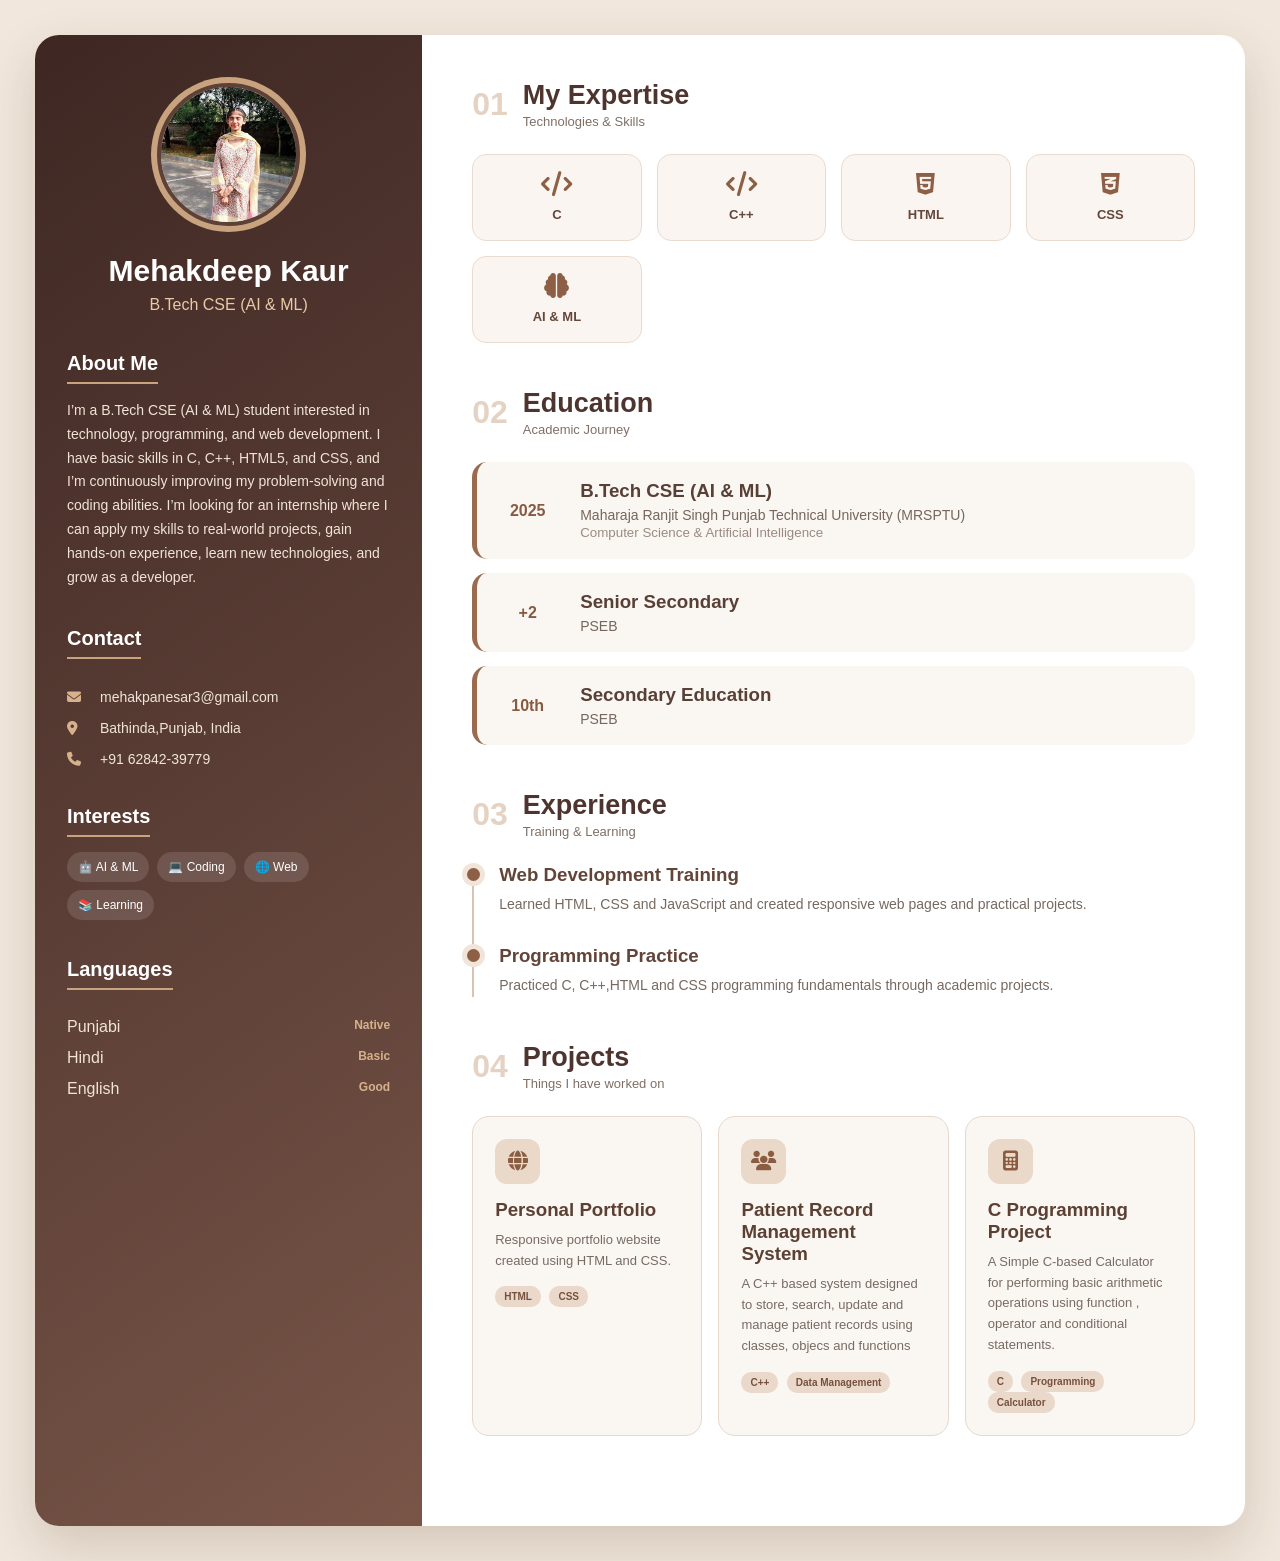
==== index.html @ 4d9f0080 "Rename resume.html to index.html" ====
<!DOCTYPE html>
<html lang="en">
<head>
    <meta charset="UTF-8">
    <meta name="viewport" content="width=device-width, initial-scale=1.0">

    <title>Mehakdeep Kaur | Portfolio</title>

    <link rel="stylesheet" href="resume.css">

    <link rel="stylesheet"
    href="https://cdnjs.cloudflare.com/ajax/libs/font-awesome/6.5.0/css/all.min.css">
</head>

<body>

<div class="resume">

    <!-- ================= LEFT SIDE ================= -->

    <aside class="left">

        <div class="profile">

            <div class="photo-box">
                <img src="mehak.jpg copy.jpeg" alt="Mehakdeep Kaur">
            </div>

            <h1>Mehakdeep Kaur</h1>

            <p class="role">
                B.Tech CSE (AI & ML)
            </p>

            <!-- <div class="social">
                <a href="#"><i class="fab fa-linkedin-in"></i></a>
                <a href="#"><i class="fab fa-github"></i></a>
                <a href="#"><i class="fab fa-instagram"></i></a>
            </div>-->

        </div>


        <div class="left-section">

            <h2>About Me</h2>

            <p>
               I’m a B.Tech CSE (AI & ML) student interested in technology, programming, and web development. I have basic skills in C, C++, HTML5, and CSS, and I’m continuously improving my problem-solving and coding abilities.

I’m looking for an internship where I can apply my skills to real-world projects, gain hands-on experience, learn new technologies, and grow as a developer.
            </p>

        </div>


        <div class="left-section">

            <h2>Contact</h2>

            <div class="contact-item">
                <i class="fa-solid fa-envelope"></i>
                <span>mehakpanesar3@gmail.com</span>
            </div>

            <div class="contact-item">
                <i class="fa-solid fa-location-dot"></i>
                <span>Bathinda,Punjab, India</span>
            </div>

            <div class="contact-item">
                <i class="fa-solid fa-phone"></i>
                <span>+91 62842-39779</span>
            </div>

        </div>


        <div class="left-section">

            <h2>Interests</h2>

            <div class="interest">
                <span>🤖 AI & ML</span>
                <span>💻 Coding</span>
                <span>🌐 Web</span>
                <span>📚 Learning</span>
            </div>

        </div>


        <div class="left-section">

            <h2>Languages</h2>

            <div class="language">
                <p>Punjabi <b>Native</b></p>
                <p>Hindi <b>Basic</b></p>
                <p>English <b>Good</b></p>
            </div>

        </div>

    </aside>


    <!-- ================= RIGHT SIDE ================= -->

    <main class="right">

        <section>

            <div class="heading">
                <span>01</span>

                <div>
                    <h2>My Expertise</h2>
                    <p>Technologies & Skills</p>
                </div>
            </div>


            <div class="skills">

               <!-- <div class="skill">
                    <i class="fab fa-python"></i>
                    <span>Python</span>
                </div>-->

                <div class="skill">
                    <i class="fas fa-code"></i>
                    <span>C</span>
                </div>

                <div class="skill">
                    <i class="fas fa-code"></i>
                    <span>C++</span>
                </div>

                <div class="skill">
                    <i class="fab fa-html5"></i>
                    <span>HTML</span>
                </div>

                <div class="skill">
                    <i class="fab fa-css3-alt"></i>
                    <span>CSS</span>
                </div>

              <!--  <div class="skill">
                    <i class="fab fa-js"></i>
                    <span>JavaScript</span>
                </div>-->

                <div class="skill">
                    <i class="fas fa-brain"></i>
                    <span>AI & ML</span>
                </div>

                <!--<div class="skill">
                    <i class="fas fa-database"></i>
                    <span>SQL</span>
                </div>-->

            </div>

        </section>


        <!-- EDUCATION -->

        <section>

            <div class="heading">
                <span>02</span>

                <div>
                    <h2>Education</h2>
                    <p>Academic Journey</p>
                </div>
            </div>


            <div class="education">

                <div class="edu-card">

                    <div class="edu-year">
                        2025<br>
                       <!---- <small>Present</small>-->
                    </div>

                    <div>
                        <h3>B.Tech CSE (AI & ML)</h3>

                        <p>
                            Maharaja Ranjit Singh Punjab Technical
                            University (MRSPTU)
                        </p>

                        <small>
                            Computer Science & Artificial Intelligence
                        </small>
                    </div>

                </div>


                <div class="edu-card">

                    <div class="edu-year">
                        +2
                    </div>

                    <div>
                        <h3>Senior Secondary</h3>

                        <p>PSEB</p>
                    </div>

                </div>


                <div class="edu-card">

                    <div class="edu-year">
                        10th
                    </div>

                    <div>
                        <h3>Secondary Education</h3>

                        <p>PSEB</p>
                    </div>

                </div>

            </div>

        </section>


        <!-- EXPERIENCE -->

        <section>

            <div class="heading">
                <span>03</span>

                <div>
                    <h2>Experience</h2>
                    <p>Training & Learning</p>
                </div>
            </div>


            <div class="timeline">

                <div class="timeline-item">

                    <div class="dot"></div>

                    <div>
                        <h3>Web Development Training</h3>

                        <p>
                            Learned HTML, CSS and JavaScript and
                            created responsive web pages and
                            practical projects.
                        </p>
                    </div>

                </div>


                <div class="timeline-item">

                    <div class="dot"></div>

                    <div>
                        <h3>Programming Practice</h3>

                        <p>
                            Practiced C, C++,HTML and CSS programming
                            fundamentals through academic projects.
                        </p>
                    </div>

                </div>

            </div>

        </section>


        <!-- PROJECTS -->

        <section>

            <div class="heading">
                <span>04</span>

                <div>
                    <h2>Projects</h2>
                    <p>Things I have worked on</p>
                </div>
            </div>


            <div class="projects">

                <div class="project-card">

                    <div class="project-icon">
                        <i class="fas fa-globe"></i>
                    </div>

                    <h3>Personal Portfolio</h3>

                    <p>
                        Responsive portfolio website created
                        using HTML and CSS.
                    </p>

                    <div class="tags">
                        <span>HTML</span>
                        <span>CSS</span>
                    </div>

                </div>


                <div class="project-card">

                    <div class="project-icon">
                        <i class="fas fa-users"></i>
                    </div>

                    <h3>Patient Record Management System </h3>

                    <p>
                        A C++ based system designed to store, search, update and manage patient records using classes, objecs and functions
                    </p>

                    <div class="tags">
                        <span>C++</span>
                        <span>Data Management</span>
                    </div>

                </div>


                <div class="project-card">

                    <div class="project-icon">
                        <i class="fas fa-calculator"></i>
                    </div>

                    <h3>C Programming Project</h3>

                    <p>
                        A Simple C-based Calculator for performing basic arithmetic operations using function , operator and conditional statements.
    
                    </p>

                    <div class="tags">
                        <span>C</span>
                        <span>Programming</span>
                        <span>Calculator</span>
                    </div>

                </div>

            </div>

        </section>

    </main>

</div>

</body>
</html>
---- resume.css ----
* {
    margin: 0;
    padding: 0;
    box-sizing: border-box;
}

body {
    font-family: "Segoe UI", Arial, sans-serif;
   background: #f1e7dc;
    padding: 35px;
    color: #3e2723;
}


/* MAIN */

.resume {
    max-width: 1250px;
    margin: auto;

    display: grid;
    grid-template-columns: 32% 68%;

    background: white;

    border-radius: 24px;
    overflow: hidden;

    box-shadow: 0 20px 50px rgba(80, 50, 30, 0.18);
}


/* ================= LEFT ================= */

.left {
    background:
        linear-gradient(145deg, #3e2723, #5d4037 55%, #795548);

    color: white;
    padding: 42px 32px;
}


/* PROFILE */

.profile {
    text-align: center;
}

.photo-box {
    width: 155px;
    height: 155px;

    margin: auto;
    padding: 6px;

    border-radius: 50%;

    background: linear-gradient(135deg, #c9a27e,#c9a27e);
}

.photo-box img {
    width: 100%;
    height: 100%;

    object-fit: cover;

    border-radius: 50%;
    border: 4px solid #5d4037;
}

.profile h1 {
    margin-top: 22px;
    font-size: 30px;
}

.role {
    margin-top: 8px;
    color: #e8c9a8;
    font-size: 16px;
}


/* SOCIAL */

.social {
    margin-top: 18px;
}

.social a {
    display: inline-flex;

    width: 35px;
    height: 35px;

    margin: 4px;

    align-items: center;
    justify-content: center;

    border-radius: 50%;

    color: white;
    background: rgba(255,255,255,0.12);

    text-decoration: none;

    transition: 0.3s;
}

.social a:hover {
    background: #c9a27e;
    color: #3e2723;
    transform: translateY(-3px);
}


/* LEFT SECTIONS */

.left-section {
    margin-top: 38px;
}

.left-section h2 {
    display: inline-block;

    font-size: 20px;

    margin-bottom: 15px;

    border-bottom: 2px solid #c9a27e;

    padding-bottom: 7px;
}

.left-section > p {
    color: #f1e4d7;
    line-height: 1.7;
    font-size: 14px;
}


/* CONTACT */

.contact-item {
    display: flex;
    align-items: center;

    gap: 13px;

    margin: 15px 0;

    color: #f1e4d7;

    font-size: 14px;
}

.contact-item i {
    color: #d6b18b;
    width: 20px;
}


/* INTERESTS */

.interest {
    display: flex;
    flex-wrap: wrap;
    gap: 8px;
}

.interest span {
    padding: 8px 11px;

    border-radius: 20px;

    background: rgba(255,255,255,0.12);

    font-size: 12px;
}


/* LANGUAGES */

.language p {
    display: flex;
    justify-content: space-between;

    margin: 13px 0;

    color: #f1e4d7;
}

.language b {
    color: #d6b18b;
    font-size: 12px;
}


/* ================= RIGHT ================= */

.right {
    padding: 45px 50px;
}


/* HEADING */

section {
    margin-bottom: 45px;
}

.heading {
    display: flex;
    align-items: center;

    gap: 15px;

    margin-bottom: 25px;
}

.heading > span {
    font-size: 32px;
    font-weight: 800;

    color: #e4d3c2;
}

.heading h2 {
    color: #4e342e;
    font-size: 27px;
}

.heading p {
    color: #806f65;
    font-size: 13px;
    margin-top: 3px;
}


/* SKILLS */

.skills {
    display: grid;

    grid-template-columns: repeat(4, 1fr);

    gap: 15px;
}

.skill {
    padding: 17px 10px;

    text-align: center;

    border-radius: 14px;

    background: #faf5f0;

    border: 1px solid #eadbd0;

    color: #65483c;

    transition: 0.3s;
}

.skill i {
    display: block;

    font-size: 25px;

    margin-bottom: 8px;

    color: #8d5f45;
}

.skill span {
    font-size: 13px;
    font-weight: 600;
}

.skill:hover {
    transform: translateY(-5px);
    background: #f4e9df;
    box-shadow: 0 8px 20px rgba(100,70,50,0.12);
}


/* EDUCATION */

.education {
    display: flex;
    flex-direction: column;
    gap: 14px;
}

.edu-card {
    display: flex;
    align-items: center;

    gap: 20px;

    padding: 18px;

    border-radius: 15px;

    background: #faf6f2;

    border-left: 5px solid #9a6b4f;

    transition: 0.3s;
}

.edu-card:hover {
    transform: translateX(5px);
}

.edu-year {
    min-width: 65px;

    text-align: center;

    font-weight: bold;

    color: #875b43;
}

.edu-card h3 {
    color: #594037;
    margin-bottom: 5px;
}

.edu-card p {
    color: #75665e;
    font-size: 14px;
}

.edu-card small {
    color: #9a8b82;
}


/* TIMELINE */

.timeline {
    position: relative;

    padding-left: 25px;

    border-left: 2px solid #d8c2b1;
}

.timeline-item {
    position: relative;

    margin-bottom: 30px;
}

.dot {
    position: absolute;

    width: 13px;
    height: 13px;

    border-radius: 50%;

    background: #8d5f45;

    left: -32px;
    top: 4px;

    box-shadow: 0 0 0 5px #f1e5da;
}

.timeline-item h3 {
    color: #624538;

    margin-bottom: 7px;
}

.timeline-item p {
    color: #766961;

    line-height: 1.6;

    font-size: 14px;
}


/* PROJECTS */

.projects {
    display: grid;

    grid-template-columns: repeat(3, 1fr);

    gap: 16px;
}

.project-card {
    padding: 22px;

    border-radius: 17px;

    background: #faf6f2;

    border: 1px solid #e6d8cd;

    transition: 0.3s;
}

.project-card:hover {
    transform: translateY(-7px);

    box-shadow: 0 12px 25px rgba(80,50,35,0.12);
}

.project-icon {
    width: 45px;
    height: 45px;

    display: flex;

    align-items: center;
    justify-content: center;

    border-radius: 12px;

    background: #ead8c8;

    color: #8a5c42;

    font-size: 20px;

    margin-bottom: 15px;
}

.project-card h3 {
    color: #5c4034;

    margin-bottom: 9px;
}

.project-card p {
    color: #786b64;

    font-size: 13px;

    line-height: 1.6;
}


/* PROJECT TAGS */

.tags {
    margin-top: 15px;
}

.tags span {
    display: inline-block;

    padding: 5px 9px;

    margin-right: 4px;

    border-radius: 10px;

    background: #ead9ca;

    color: #76503c;

    font-size: 10px;

    font-weight: bold;
}


/* ================= RESPONSIVE ================= */

@media (max-width: 950px) {

    body {
        padding: 15px;
    }

    .resume {
        grid-template-columns: 1fr;
    }

    .right {
        padding: 35px 25px;
    }

    .skills {
        grid-template-columns: repeat(2, 1fr);
    }

    .projects {
        grid-template-columns: 1fr;
    }
}


@media (max-width: 500px) {

    .left {
        padding: 30px 22px;
    }

    .right {
        padding: 30px 18px;
    }

    .profile h1 {
        font-size: 25px;
    }

    .skills {
        grid-template-columns: 1fr 1fr;
    }

    .heading h2 {
        font-size: 23px;
    }
}
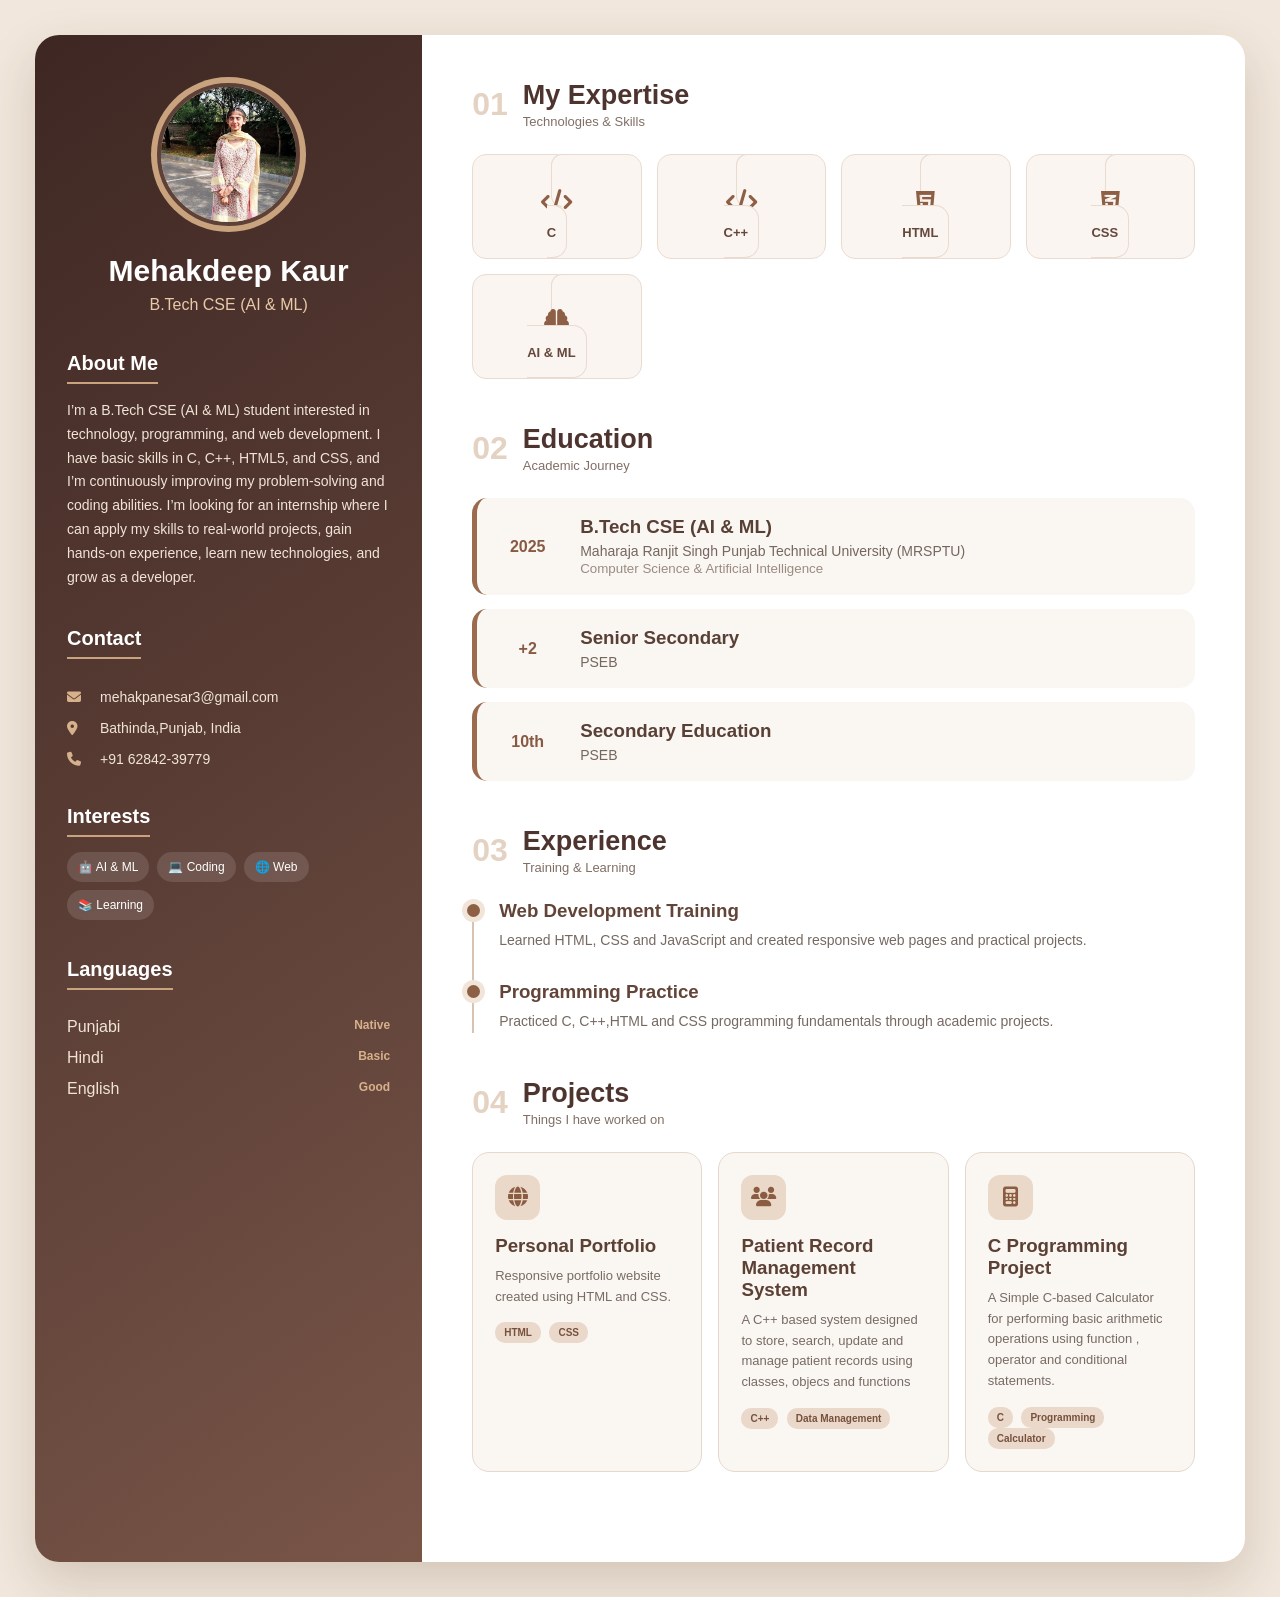
==== commit a9b3c873: "Rename resume.html to index.html" ====
--- a/index.html
+++ b/index.html
@@ -117,7 +117,7 @@
                 <div>
                     <h2>My Expertise</h2>
                     <p>Technologies & Skills</p>
-                </div>
+                </div> 
             </div>
 
 
@@ -128,24 +128,28 @@
                     <span>Python</span>
                 </div>-->
 
+                <div class="skill" >
+                     <a href="https://www.w3schools.com/c/" target="_blank" class="skill">
+                    <i class="fas fa-code"></i>
+                    <span>C</span></a>
+                </div>
+
                 <div class="skill">
+                     <a href="https://www.w3schools.com/cpp/default.asp" target="_blank" class="skill">
                     <i class="fas fa-code"></i>
-                    <span>C</span>
+                    <span>C++</span></a>
                 </div>
 
                 <div class="skill">
-                    <i class="fas fa-code"></i>
-                    <span>C++</span>
+                     <a href="https://www.w3schools.com/Html/" target="_blank" class="skill">
+                    <i class="fab fa-html5"></i>
+                    <span>HTML</span></a>
                 </div>
 
                 <div class="skill">
-                    <i class="fab fa-html5"></i>
-                    <span>HTML</span>
-                </div>
-
-                <div class="skill">
+                     <a href="https://www.w3schools.com/css/" target="_blank" class="skill">
                     <i class="fab fa-css3-alt"></i>
-                    <span>CSS</span>
+                    <span>CSS</span></a>
                 </div>
 
               <!--  <div class="skill">
@@ -154,8 +158,9 @@
                 </div>-->
 
                 <div class="skill">
+                     <a href="https://www.w3schools.com/ai/" target="_blank" class="skill">
                     <i class="fas fa-brain"></i>
-                    <span>AI & ML</span>
+                    <span>AI & ML</span></a>
                 </div>
 
                 <!--<div class="skill">
--- a/resume.css
+++ b/resume.css
@@ -250,6 +250,7 @@
 }
 
 .skill {
+    
     padding: 17px 10px;
 
     text-align: center;
@@ -263,6 +264,13 @@
     color: #65483c;
 
     transition: 0.3s;
+}
+a.skill,
+ a.skill:visited, 
+ a.skill:active,
+  a.skill:hover {
+    text-decoration: none !important;
+    color: #65483c !important;
 }
 
 .skill i {
@@ -523,4 +531,4 @@
     .heading h2 {
         font-size: 23px;
     }
-}+}
